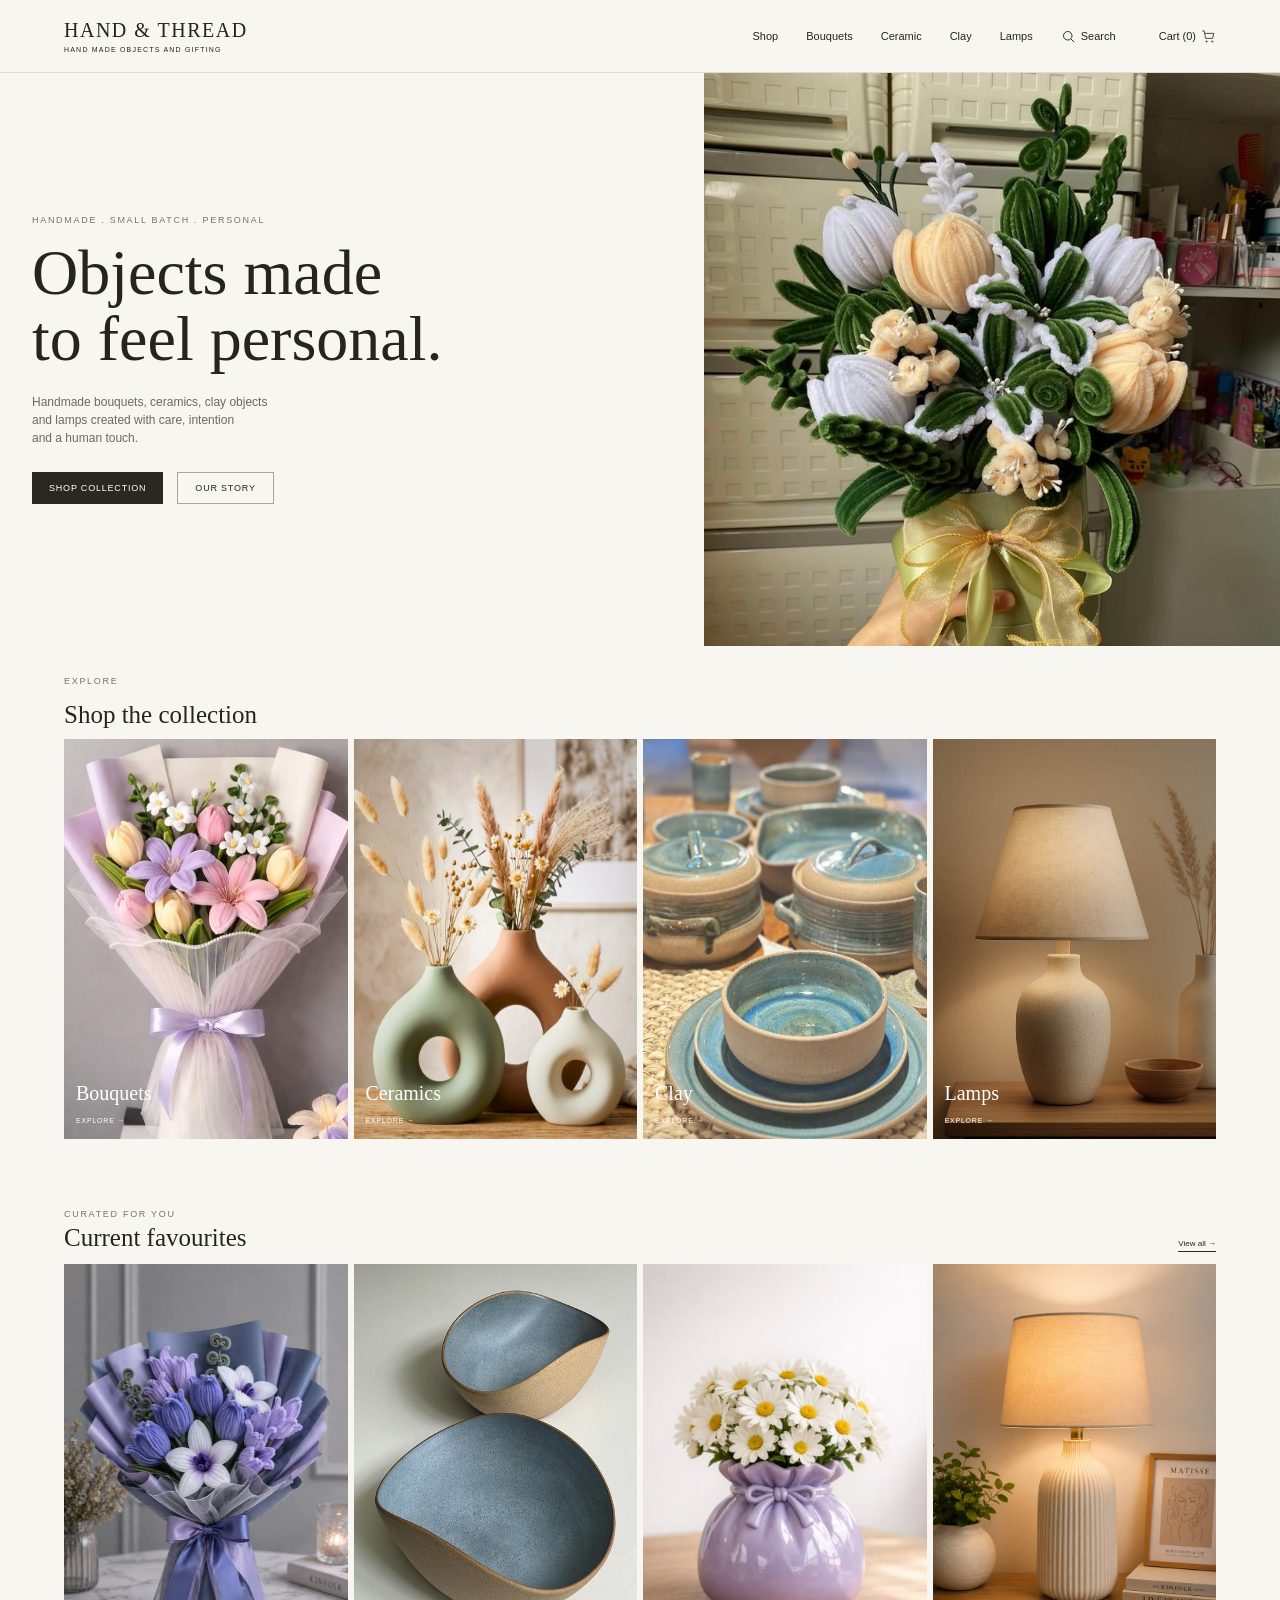
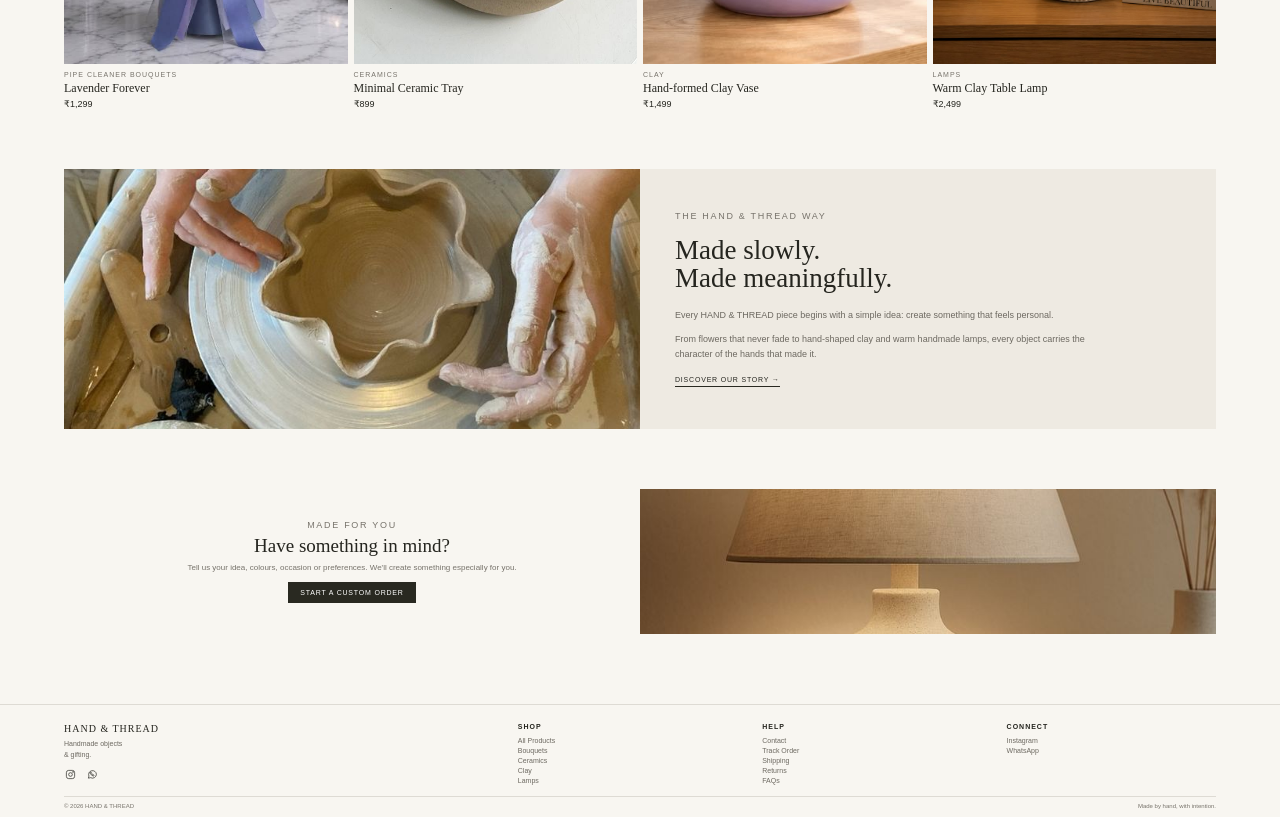
==== index.html @ b374d992 "Add files via upload 1st push" ====
<!DOCTYPE html>
<html lang="en">

<head>
    <meta charset="UTF-8">
    <meta name="viewport" content="width=device-width, initial-scale=1.0">

    <title>Hand & Thread</title>

    <link rel="stylesheet" href="style.css">
</head>

<body>

    <!-- ==================== HEADER ==================== -->

    <header>

        <div class="nav-div">

            <div class="logo">
                <h2>HAND & THREAD</h2>
                <h6>HAND MADE OBJECTS AND GIFTING</h6>
            </div>

            <nav class="navigation">

                <a href="#">Shop</a>
                <a href="#">Bouquets</a>
                <a href="#">Ceramic</a>
                <a href="#">Clay</a>
                <a href="#">Lamps</a>

                <div class="search-box">

                    <span class="search-icon">
                        <svg viewBox="0 0 24 24">
                            <circle cx="10.8" cy="10.8" r="6.8"></circle>
                            <line x1="16" y1="16" x2="21" y2="21"></line>
                        </svg>
                    </span>

                    <input type="text" placeholder="Search">

                </div>

                <a href="#" class="cart">
                    Cart (0)
                    <span class="cart-icon">
                        <svg viewBox="0 0 24 24">
                            <circle cx="9" cy="20" r="1"></circle>
                            <circle cx="18" cy="20" r="1"></circle>
                            <path d="M2 3h3l2.5 12h11l2-8H6"></path>
                        </svg>
                    </span>
                </a>

            </nav>

        </div>

    </header>


    <!-- ==================== MAIN ==================== -->

    <main>


        <!-- ==================== HERO ==================== -->

        <section class="hero">

            <div class="hero-content">

                <p class="small-text">
                    HANDMADE . SMALL BATCH . PERSONAL
                </p>

                <h1>
                    Objects made<br>
                    to feel personal.
                </h1>

                <p class="hero-description">
                    Handmade bouquets, ceramics, clay objects<br>
                    and lamps created with care, intention<br>
                    and a human touch.
                </p>

                <div class="hero-buttons">

                    <a href="#" class="primary-btn">
                        SHOP COLLECTION
                    </a>

                    <a href="#" class="secondary-btn">
                        OUR STORY
                    </a>

                </div>

            </div>


            <div class="hero-image">

                <img src="./assest/img11.jpeg" alt="Handmade flower bouquet">

            </div>

        </section>



        <!-- ==================== COLLECTION ==================== -->

        <section class="collection">

            <div class="section-heading">

                <p class="small-text">EXPLORE</p>

                <h2>Shop the collection</h2>

            </div>


            <div class="collection-grid">

                <article class="collection-card">

                    <img src="./assest/IMG2.jpeg" alt="Bouquets">

                    <div class="card-content">

                        <h3>Bouquets</h3>

                        <a href="#">EXPLORE →</a>

                    </div>

                </article>


                <article class="collection-card">

                    <img src="./assest/IM3.jpeg" alt="Ceramics">

                    <div class="card-content">

                        <h3>Ceramics</h3>

                        <a href="#">EXPLORE →</a>

                    </div>

                </article>


                <article class="collection-card">

                    <img src="./assest/IMG4.jpeg" alt="Clay">

                    <div class="card-content">

                        <h3>Clay</h3>

                        <a href="#">EXPLORE →</a>

                    </div>

                </article>


                <article class="collection-card">

                    <img src="./assest/IMG5.jpeg" alt="Lamps">

                    <div class="card-content">

                        <h3>Lamps</h3>

                        <a href="#">EXPLORE →</a>

                    </div>

                </article>

            </div>

        </section>



        <!-- ==================== CURRENT FAVOURITES ==================== -->

        <section class="products">

            <div class="products-heading">

                <div>

                    <p class="small-text">
                        CURATED FOR YOU
                    </p>

                    <h2>Current favourites</h2>

                </div>

                <a href="#">View all →</a>

            </div>


            <div class="product-grid">

                <article class="product-card">

                    <div class="product-image">
                        <img src="./assest/image6.jpeg" alt="Lavender Forever">
                    </div>

                    <p class="product-category">
                        PIPE CLEANER BOUQUETS
                    </p>

                    <h3>Lavender Forever</h3>

                    <p class="price">₹1,299</p>

                </article>


                <article class="product-card">

                    <div class="product-image">
                        <img src="./assest/image7.jpeg" alt="Minimal Ceramic Tray">
                    </div>

                    <p class="product-category">
                        CERAMICS
                    </p>

                    <h3>Minimal Ceramic Tray</h3>

                    <p class="price">₹899</p>

                </article>


                <article class="product-card">

                    <div class="product-image">
                        <img src="./assest/img8.jpeg" alt="Hand formed clay vase">
                    </div>

                    <p class="product-category">
                        CLAY
                    </p>

                    <h3>Hand-formed Clay Vase</h3>

                    <p class="price">₹1,499</p>

                </article>


                <article class="product-card">

                    <div class="product-image">
                        <img src="./assest/img9.jpeg" alt="Warm Clay Table Lamp">
                    </div>

                    <p class="product-category">
                        LAMPS
                    </p>

                    <h3>Warm Clay Table Lamp</h3>

                    <p class="price">₹2,499</p>

                </article>

            </div>

        </section>



        <!-- ==================== STORY ==================== -->

        <section class="story">

            <div class="story-image">

                <img src="./assest/img10.jpeg" alt="Handmade pottery">

            </div>


            <div class="story-content">

                <p class="small-text">
                    THE HAND & THREAD WAY
                </p>

                <h2>
                    Made slowly.<br>
                    Made meaningfully.
                </h2>

                <p>
                    Every HAND & THREAD piece begins with a simple idea:
                    create something that feels personal.
                </p>

                <p>
                    From flowers that never fade to hand-shaped clay
                    and warm handmade lamps, every object carries
                    the character of the hands that made it.
                </p>

                <a href="#" class="story-link">
                    DISCOVER OUR STORY →
                </a>

            </div>

        </section>



        <!-- ==================== CUSTOM ORDER ==================== -->

        <section class="custom-order">

            <div class="custom-content">

                <p class="small-text">
                    MADE FOR YOU
                </p>

                <h2>
                    Have something in mind?
                </h2>

                <p>
                    Tell us your idea, colours, occasion or preferences.
                    We'll create something especially for you.
                </p>

                <a href="#" class="primary-btn">
                    START A CUSTOM ORDER
                </a>

            </div>


            <div class="custom-image">

                <img src="./assest/IMG5.jpeg" alt="Custom handmade gift">

            </div>

        </section>


    </main>



    <!-- ==================== FOOTER ==================== -->

    <footer>

        <div class="footer-container">


            <!-- BRAND -->

            <div class="footer-brand">

                <h3>HAND & THREAD</h3>

                <p>
                    Handmade objects<br>
                    & gifting.
                </p>

                <div class="social-links">

                    <!-- INSTAGRAM -->

                    <a href="#" aria-label="Instagram">

                        <svg viewBox="0 0 24 24">

                            <rect x="3" y="3" width="18" height="18" rx="5"></rect>

                            <circle cx="12" cy="12" r="4"></circle>

                            <circle cx="17.5" cy="6.5" r="1"></circle>

                        </svg>

                    </a>


                    <!-- WHATSAPP -->

                    <a href="#" aria-label="WhatsApp">

                        <svg viewBox="0 0 24 24">

                            <path d="M20.5 11.5a8.5 8.5 0 0 1-12.6 7.4L3 20l1.2-4.6A8.5 8.5 0 1 1 20.5 11.5z"></path>

                            <path d="M8.5 7.8c.3-.4.6-.4.9-.1l1.1 1.4c.2.3.2.5 0 .8l-.5.6c.6 1.2 1.5 2.1 2.7 2.7l.6-.5c.3-.2.5-.2.8 0l1.4 1.1c.3.3.3.6-.1.9-.5.5-1.2.7-1.9.5-3.3-1-5.8-3.5-6.8-6.8-.2-.7 0-1.4.5-1.9z"></path>

                        </svg>

                    </a>

                </div>

            </div>



            <!-- SHOP -->

            <div class="footer-column">

                <h4>SHOP</h4>

                <a href="#">All Products</a>
                <a href="#">Bouquets</a>
                <a href="#">Ceramics</a>
                <a href="#">Clay</a>
                <a href="#">Lamps</a>

            </div>



            <!-- HELP -->

            <div class="footer-column">

                <h4>HELP</h4>

                <a href="#">Contact</a>
                <a href="#">Track Order</a>
                <a href="#">Shipping</a>
                <a href="#">Returns</a>
                <a href="#">FAQs</a>

            </div>



            <!-- CONNECT -->

            <div class="footer-column">

                <h4>CONNECT</h4>

                <a href="#">Instagram</a>
                <a href="#">WhatsApp</a>

            </div>

        </div>


        <!-- FOOTER BOTTOM -->

        <div class="footer-bottom">

            <p>© 2026 HAND & THREAD</p>

            <p>Made by hand, with intention.</p>

        </div>

    </footer>


</body>

</html>
---- style.css ----
/* =====================================================
   RESET
===================================================== */

* {
    margin: 0;
    padding: 0;
    box-sizing: border-box;
}

html {
    scroll-behavior: smooth;
}

body {
    font-family: Arial, Helvetica, sans-serif;
    background: #f8f6f1;
    color: #25251f;
    overflow-x: hidden;
}

a {
    text-decoration: none;
    color: inherit;
}

img {
    display: block;
    width: 100%;
}


/* =====================================================
   HEADER
===================================================== */

header {
    width: 100%;
    border-bottom: 1px solid #dedbd4;
    background: #f8f6f1;
}

.nav-div {
    width: 90%;
    max-width: 1400px;
    min-height: 72px;
    margin: auto;

    display: flex;
    align-items: center;
    justify-content: space-between;
}

.logo h2 {
    font-family: Georgia, serif;
    font-size: 20px;
    font-weight: 400;
    letter-spacing: 1.5px;
}

.logo h6 {
    margin-top: 4px;
    font-size: 7px;
    font-weight: 400;
    letter-spacing: 1.2px;
}

.navigation {
    display: flex;
    align-items: center;
    gap: 28px;
}

.navigation > a {
    font-size: 11px;
    white-space: nowrap;
}

.navigation > a:hover {
    opacity: 0.6;
}


/* =====================================================
   SEARCH
===================================================== */

.search-box {
    display: flex;
    align-items: center;
    gap: 5px;
}

.search-icon {
    width: 15px;
    height: 15px;
    display: flex;
}

.search-icon svg {
    width: 100%;
    height: 100%;
    fill: none;
    stroke: #25251f;
    stroke-width: 1.5;
}

.search-box input {
    width: 50px;
    border: none;
    outline: none;
    background: transparent;

    font-family: Arial, Helvetica, sans-serif;
    font-size: 11px;
}

.search-box input::placeholder {
    color: #25251f;
}


/* =====================================================
   CART
===================================================== */

.cart {
    display: flex;
    align-items: center;
    gap: 5px;
}

.cart-icon {
    width: 15px;
    height: 15px;
    display: flex;
}

.cart-icon svg {
    width: 100%;
    height: 100%;
    fill: none;
    stroke: #25251f;
    stroke-width: 1.3;
}


/* =====================================================
   HERO
===================================================== */

.hero {
    display: grid;
    grid-template-columns: 1fr 1fr;
    width: 100%;
    margin: 0;
    padding: 0;
}

.hero-content {
    display: flex;
    flex-direction: column;
    justify-content: center;

    padding-left: 5%;
}

.small-text {
    font-size: 9px;
    letter-spacing: 1.7px;
    color: #77736b;
    margin-bottom: 15px;
}

.hero h1 {
    font-family: Georgia, serif;
    font-weight: 400;

    font-size: clamp(48px, 5vw, 76px);
    line-height: 1.02;

    margin-bottom: 22px;
}

.hero-description {
    color: #6d6961;
    font-size: 12px;
    line-height: 1.5;

    margin-bottom: 25px;
}

.hero-buttons {
    display: flex;
    align-items: center;
    gap: 14px;
}

.primary-btn {
    display: inline-block;

    background: #292921;
    color: #fff;

    padding: 11px 17px;

    font-size: 9px;
    letter-spacing: 0.8px;
}

.secondary-btn {
    display: inline-block;

    border: 1px solid #aaa69e;

    padding: 10px 17px;

    font-size: 9px;
    letter-spacing: 0.8px;
}

.hero-image {
    display: flex;
    justify-content: flex-end;
    align-items: flex-start;
    width: 100%;
    height: 573px;
    overflow: hidden;
}

.hero-image img {
    width: 90%;
    height: 100%;
    object-fit: fill;
    display: block;
}


/* =====================================================
   COLLECTION
===================================================== */

.collection {
    width: 90%;
    max-width: 1400px;
    margin: 30px auto 70px;
}

.section-heading {
    margin-bottom: 10px;
}

.section-heading h2,
.products-heading h2 {
    font-family: Georgia, serif;
    font-size: 25px;
    font-weight: 400;
}

.collection-grid {
    display: grid;
    grid-template-columns: repeat(4, 1fr);
    gap: 6px;
}

.collection-card {
    position: relative;
    overflow: hidden;
}

.collection-card img {
    height: 400px;
    object-fit: fill;

    transition: transform 0.4s ease;
}

.collection-card:hover img {
    transform: scale(1.03);
}

.card-content {
    position: absolute;
    left: 12px;
    bottom: 12px;

    color: white;
}

.card-content h3 {
    font-family: Georgia, serif;
    font-size: 20px;
    font-weight: 400;
    margin-bottom: 4px;
}

.card-content a {
    font-size: 7px;
    letter-spacing: 0.8px;
}


/* =====================================================
   PRODUCTS
===================================================== */

.products {
    width: 90%;
    max-width: 1400px;
    margin: 0 auto 45px;
}

.products-heading {
    display: flex;
    align-items: end;
    justify-content: space-between;

    margin-bottom: 12px;
}

.products-heading .small-text {
    margin-bottom: 5px;
}

.products-heading > a {
    font-size: 8px;
    padding-bottom: 3px;
    border-bottom: 1px solid #292921;
}

.product-grid {
    display: grid;
    grid-template-columns: repeat(4, 1fr);
    gap: 6px;
}

.product-image {
    height: 400px;
    overflow: hidden;
}

.product-image img {
    height: 100%;
    object-fit: fill;

    transition: transform 0.4s ease;
}

.product-card:hover img {
    transform: scale(1.03);
}

.product-category {
    font-size: 7px;
    letter-spacing: 1px;

    color: #77736b;

    margin-top: 7px;
    margin-bottom: 3px;
}

.product-card h3 {
    font-family: Georgia, serif;
    font-size: 12px;
    font-weight: 400;

    margin-bottom: 3px;
}

.price {
    font-size: 9px;
}


/* =====================================================
   STORY
===================================================== */

.story {
    width: 90%;
    max-width: 1400px;

    margin: 60px auto;

    display: grid;
    grid-template-columns: 1fr 1fr;
}

.story-image {
    height: 260px;
}

.story-image img {
    height: 100%;
    object-fit: cover;
}

.story-content {
    background: #eeeae2;

    padding: 35px;

    display: flex;
    flex-direction: column;
    justify-content: center;
}

.story-content h2 {
    font-family: Georgia, serif;
    font-size: 27px;
    font-weight: 400;

    line-height: 1.05;

    margin-bottom: 15px;
}

.story-content > p:not(.small-text) {
    max-width: 430px;

    color: #6d6961;

    font-size: 9px;
    line-height: 1.6;

    margin-bottom: 10px;
}

.story-link {
    display: inline-block;

    width: fit-content;

    margin-top: 5px;

    font-size: 7px;
    letter-spacing: 0.8px;

    border-bottom: 1px solid #292921;
    padding-bottom: 3px;
}


/* =====================================================
   CUSTOM ORDER
===================================================== */

.custom-order {
    width: 90%;
    max-width: 1400px;

    margin: 0 auto 70px;

    display: grid;
    grid-template-columns: 1fr 1fr;

    min-height: 145px;
}

.custom-content {
    background: #f8f6f1;

    display: flex;
    flex-direction: column;
    justify-content: center;
    align-items: center;

    text-align: center;

    padding: 25px;
}

.custom-content .small-text {
    margin-bottom: 5px;
}

.custom-content h2 {
    font-family: Georgia, serif;
    font-size: 19px;
    font-weight: 400;

    margin-bottom: 5px;
}

.custom-content p:not(.small-text) {
    color: #77736b;

    font-size: 8px;
    line-height: 1.4;

    max-width: 360px;

    margin-bottom: 8px;
}

.custom-content .primary-btn {
    padding: 7px 12px;
    font-size: 7px;
}

.custom-image {
    height: 145px;
}

.custom-image img {
    height: 100%;
    object-fit: cover;
}


/* =====================================================
   FOOTER
===================================================== */

footer {
    background: #f8f6f1;

    border-top: 1px solid #dedbd4;

    padding: 18px 5% 8px;
}

.footer-container {
    max-width: 1400px;
    margin: auto;

    display: grid;
    grid-template-columns: 2fr 1fr 1fr 1fr;

    gap: 35px;
}

.footer-brand h3 {
    font-family: Georgia, serif;

    font-size: 10px;
    font-weight: 400;

    letter-spacing: 1px;

    margin-bottom: 5px;
}

.footer-brand p {
    color: #6d6961;

    font-size: 7px;
    line-height: 1.5;
}


/* =====================================================
   SOCIAL ICONS
===================================================== */

.social-links {
    display: flex;
    align-items: center;
    gap: 9px;

    margin-top: 8px;
}

.social-links a {
    width: 13px;
    height: 13px;

    display: flex;
    align-items: center;
    justify-content: center;
}

.social-links svg {
    width: 11px;
    height: 11px;

    fill: none;
    stroke: #25251f;

    stroke-width: 1.5;
}

.social-links a:hover {
    opacity: 0.5;
}


/* =====================================================
   FOOTER COLUMNS
===================================================== */

.footer-column {
    display: flex;
    flex-direction: column;

    gap: 3px;
}

.footer-column h4 {
    font-size: 7px;
    letter-spacing: 1px;

    margin-bottom: 4px;
}

.footer-column a {
    color: #6d6961;

    font-size: 7px;
}

.footer-column a:hover {
    color: #25251f;
}


/* =====================================================
   FOOTER BOTTOM
===================================================== */

.footer-bottom {
    max-width: 1400px;

    margin: 12px auto 0;

    padding-top: 6px;

    border-top: 1px solid #dedbd4;

    display: flex;
    justify-content: space-between;

    color: #77736b;

    font-size: 6px;
}


/* =====================================================
   TABLET
===================================================== */

@media (max-width: 1000px) {

    .nav-div {
        width: 92%;
    }

    .navigation {
        gap: 16px;
    }

    .hero {
        width: 92%;
    }

    .hero h1 {
        font-size: 48px;
    }

    .hero-image {
        min-height: 450px;
    }

    .collection,
    .products,
    .story,
    .custom-order {
        width: 92%;
    }

}


/* =====================================================
   TABLET / SMALL LAPTOP
===================================================== */

@media (max-width: 800px) {

    .nav-div {
        min-height: 85px;

        flex-direction: column;
        justify-content: center;

        gap: 15px;
    }

    .navigation {
        width: 100%;

        justify-content: center;

        gap: 14px;
        flex-wrap: wrap;
    }

    .hero {
        grid-template-columns: 1fr;
    }

    .hero-content {
        padding: 55px 0;
    }

    .hero-image {
        height: 450px;
        min-height: 0;
    }

    .collection-grid,
    .product-grid {
        grid-template-columns: repeat(2, 1fr);
        gap: 10px;
    }

    .collection-card img,
    .product-image {
        height: 250px;
    }

    .story {
        grid-template-columns: 1fr;
    }

    .story-image {
        height: 350px;
    }

    .custom-order {
        grid-template-columns: 1fr;
    }

    .custom-image {
        height: 300px;
    }

    .footer-container {
        grid-template-columns: 2fr 1fr 1fr;
    }

}


/* =====================================================
   MOBILE
===================================================== */

@media (max-width: 600px) {

    header {
        padding: 15px 0;
    }

    .nav-div {
        width: 90%;
    }

    .logo {
        text-align: center;
    }

    .logo h2 {
        font-size: 18px;
    }

    .navigation {
        gap: 12px;
    }

    .navigation > a {
        font-size: 9px;
    }

    .search-box {
        order: 10;

        border-bottom: 1px solid #aaa69e;

        padding-bottom: 3px;
    }

    .search-box input {
        width: 65px;
    }

    .hero {
        width: 90%;
    }

    .hero-content {
        padding: 45px 0;
    }

    .hero h1 {
        font-size: 42px;
    }

    .hero-description {
        font-size: 10px;
    }

    .hero-buttons {
        gap: 8px;
    }

    .primary-btn,
    .secondary-btn {
        padding: 10px 13px;
    }

    .hero-image {
        height: 350px;
    }

    .collection,
    .products,
    .story,
    .custom-order {
        width: 90%;
    }

    .section-heading h2,
    .products-heading h2 {
        font-size: 24px;
    }

    .collection-grid,
    .product-grid {
        grid-template-columns: 1fr 1fr;
        gap: 6px;
    }

    .collection-card img,
    .product-image {
        height: 180px;
    }

    .card-content {
        left: 8px;
        bottom: 8px;
    }

    .card-content h3 {
        font-size: 17px;
    }

    .story-image {
        height: 280px;
    }

    .story-content {
        padding: 30px 20px;
    }

    .story-content h2 {
        font-size: 30px;
    }

    .custom-content {
        padding: 35px 20px;
    }

    .custom-image {
        height: 250px;
    }

    .footer-container {
        grid-template-columns: 1fr 1fr;
        gap: 25px 20px;
    }

    .footer-brand {
        grid-column: 1 / -1;
    }

    .footer-bottom {
        flex-direction: column;
        gap: 5px;
    }

}


/* =====================================================
   VERY SMALL MOBILE
===================================================== */

@media (max-width: 380px) {

    .navigation {
        gap: 8px;
    }

    .navigation > a {
        font-size: 8px;
    }

    .search-box {
        display: none;
    }

    .hero h1 {
        font-size: 36px;
    }

    .hero-image {
        height: 300px;
    }

    .collection-card img,
    .product-image {
        height: 155px;
    }

    .card-content h3 {
        font-size: 15px;
    }

    .footer-container {
        grid-template-columns: 1fr 1fr;
    }

}
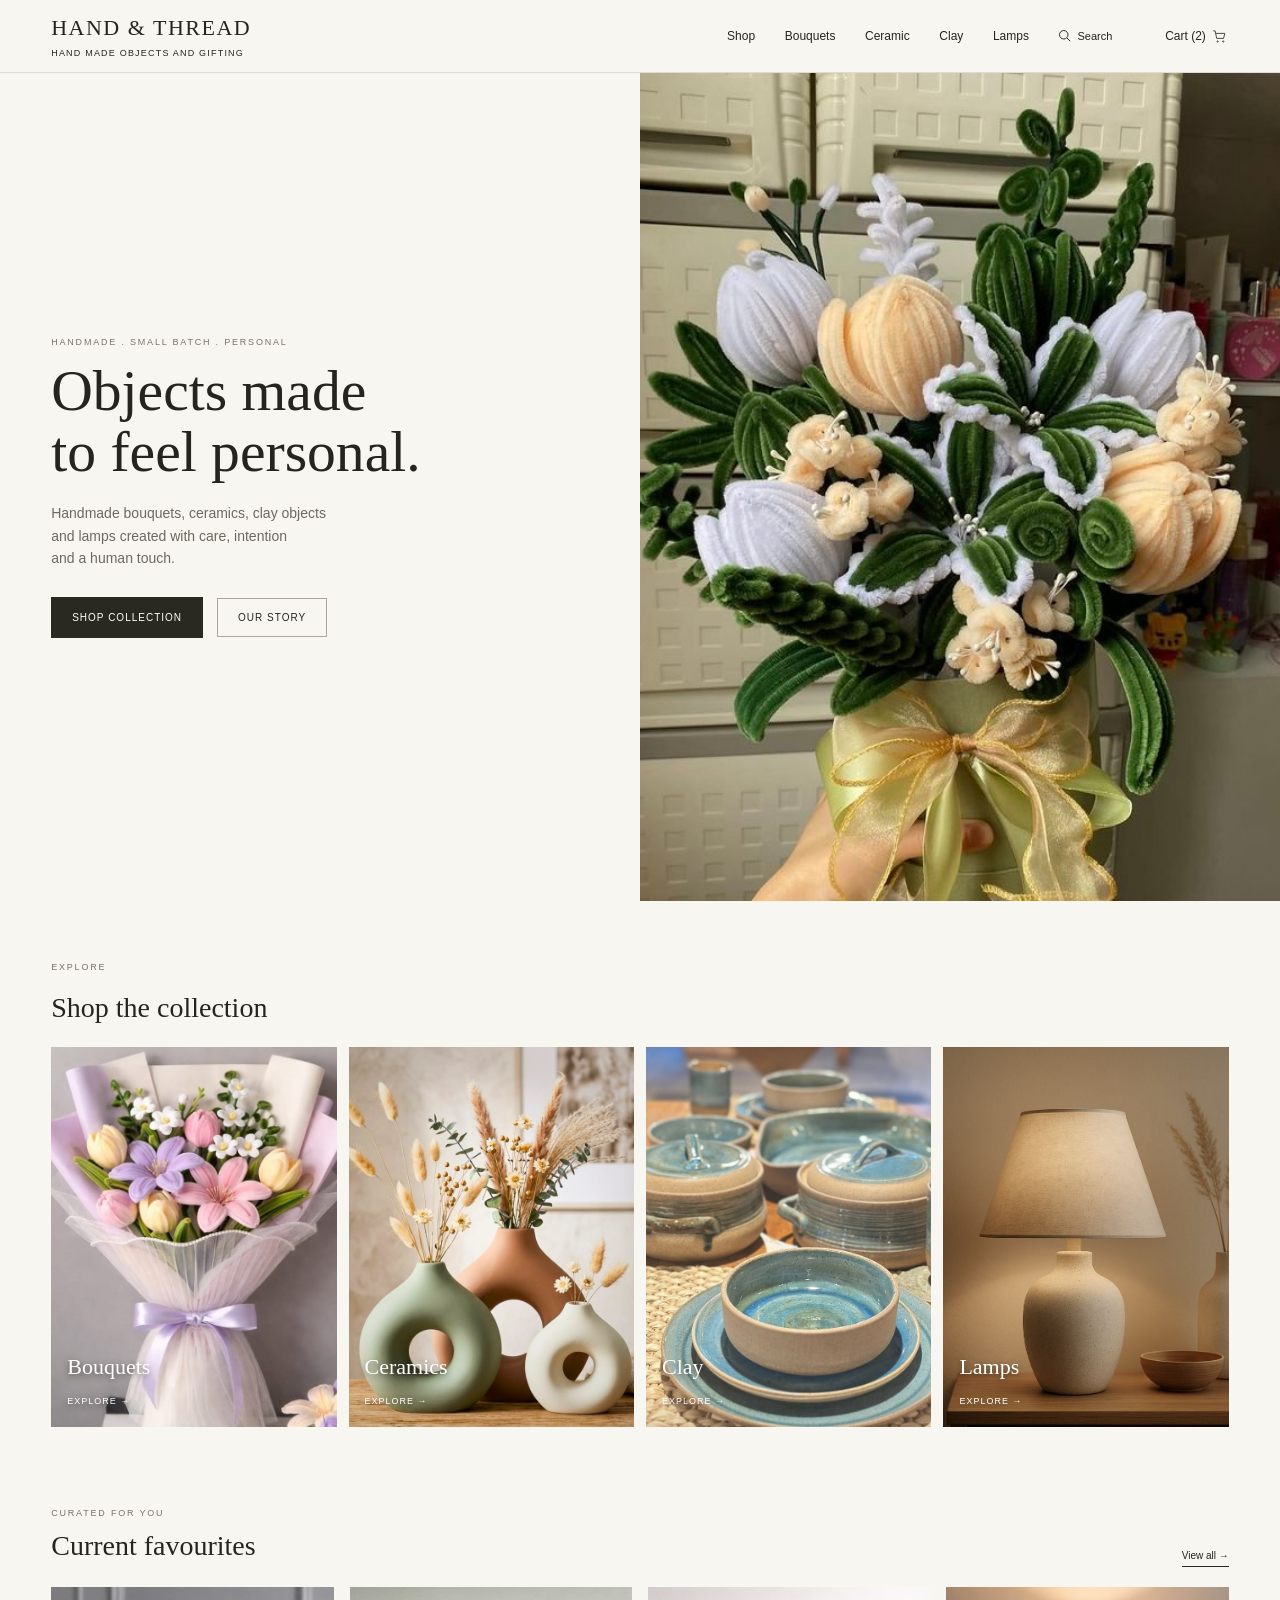
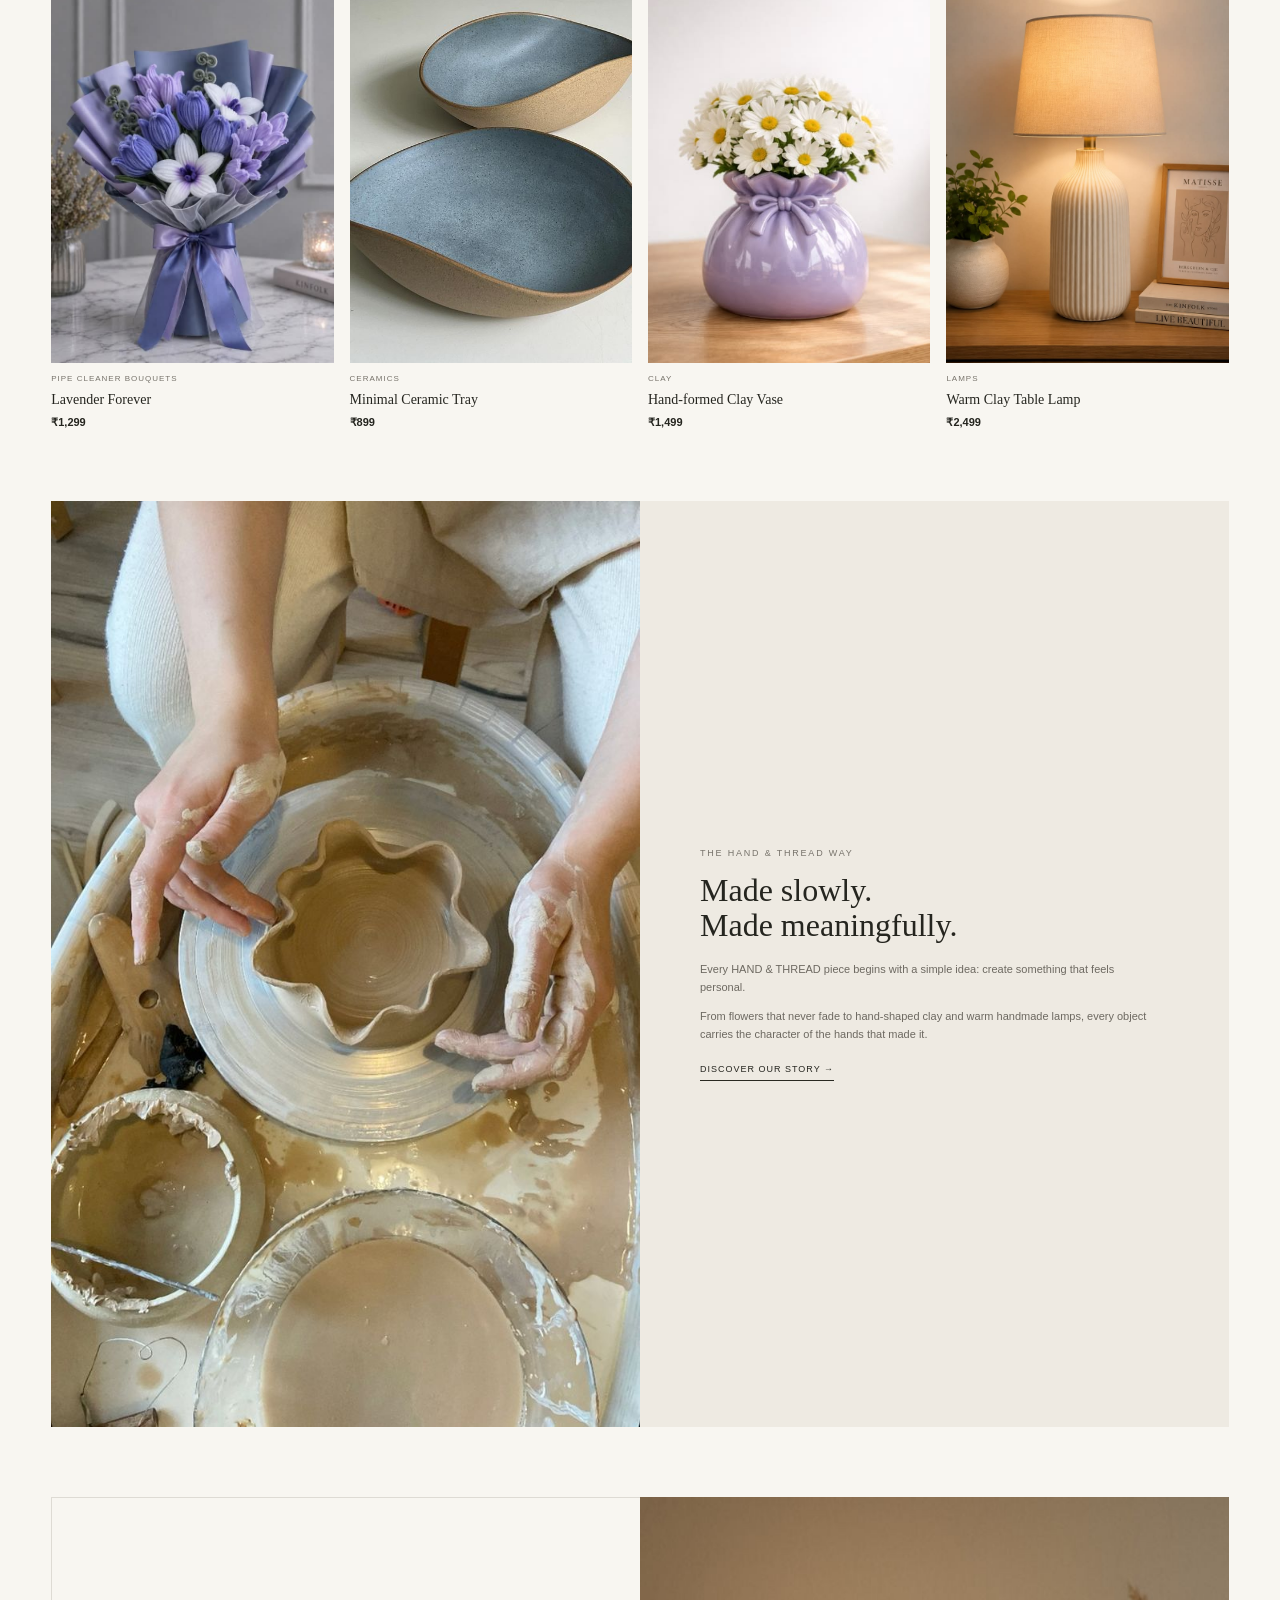
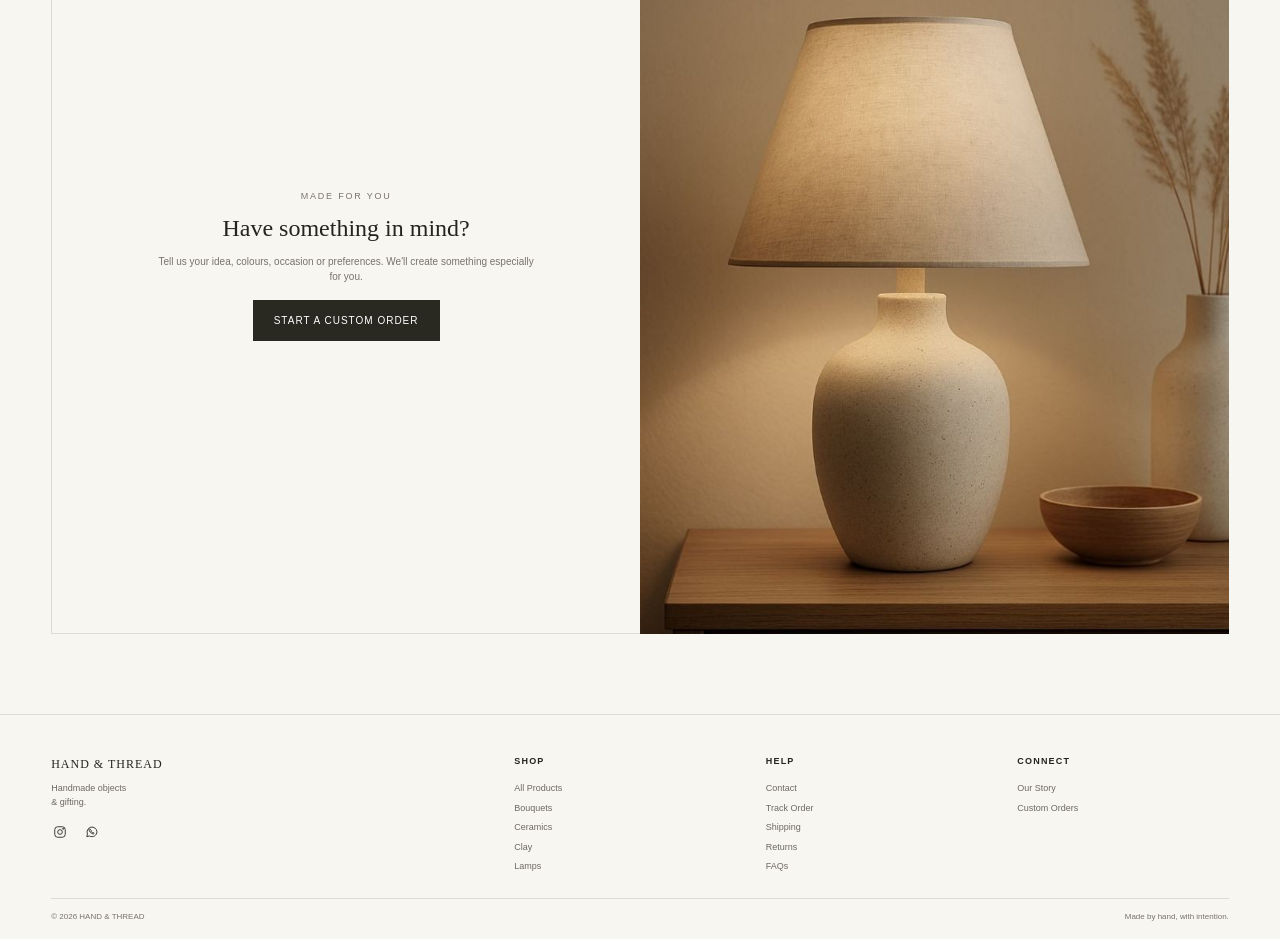
==== commit f2fc8758: "Update index.html" ====
--- a/index.html
+++ b/index.html
@@ -19,17 +19,19 @@
         <div class="nav-div">
 
             <div class="logo">
-                <h2>HAND & THREAD</h2>
-                <h6>HAND MADE OBJECTS AND GIFTING</h6>
+                <a href="index.html" class="logo-link">
+                    <h2>HAND & THREAD</h2>
+                    <h6>HAND MADE OBJECTS AND GIFTING</h6>
+                </a>
             </div>
 
             <nav class="navigation">
 
-                <a href="#">Shop</a>
-                <a href="#">Bouquets</a>
-                <a href="#">Ceramic</a>
-                <a href="#">Clay</a>
-                <a href="#">Lamps</a>
+                <a href="index.html">Shop</a>
+                <a href="#collection">Bouquets</a>
+                <a href="#collection">Ceramic</a>
+                <a href="#collection">Clay</a>
+                <a href="#collection">Lamps</a>
 
                 <div class="search-box">
 
@@ -44,8 +46,8 @@
 
                 </div>
 
-                <a href="#" class="cart">
-                    Cart (0)
+                <a href="cart.html" class="cart">
+                    Cart (2)
                     <span class="cart-icon">
                         <svg viewBox="0 0 24 24">
                             <circle cx="9" cy="20" r="1"></circle>
@@ -90,11 +92,11 @@
 
                 <div class="hero-buttons">
 
-                    <a href="#" class="primary-btn">
+                    <a href="shop.html" class="primary-btn">
                         SHOP COLLECTION
                     </a>
 
-                    <a href="#" class="secondary-btn">
+                    <a href="story.html" class="secondary-btn">
                         OUR STORY
                     </a>
 
@@ -322,7 +324,7 @@
                     the character of the hands that made it.
                 </p>
 
-                <a href="#" class="story-link">
+                <a href="story.html" class="story-link">
                     DISCOVER OUR STORY →
                 </a>
 
@@ -351,7 +353,7 @@
                     We'll create something especially for you.
                 </p>
 
-                <a href="#" class="primary-btn">
+                <a href="custom-order.html" class="primary-btn">
                     START A CUSTOM ORDER
                 </a>
 
@@ -434,11 +436,11 @@
 
                 <h4>SHOP</h4>
 
-                <a href="#">All Products</a>
-                <a href="#">Bouquets</a>
-                <a href="#">Ceramics</a>
-                <a href="#">Clay</a>
-                <a href="#">Lamps</a>
+                <a href="shop.html">All Products</a>
+                <a href="shop.html?category=bouquets">Bouquets</a>
+                <a href="shop.html?category=ceramics">Ceramics</a>
+                <a href="shop.html?category=clay">Clay</a>
+                <a href="shop.html?category=lamps">Lamps</a>
 
             </div>
 
@@ -450,11 +452,11 @@
 
                 <h4>HELP</h4>
 
-                <a href="#">Contact</a>
-                <a href="#">Track Order</a>
-                <a href="#">Shipping</a>
-                <a href="#">Returns</a>
-                <a href="#">FAQs</a>
+                <a href="contact.html">Contact</a>
+                <a href="contact.html#track">Track Order</a>
+                <a href="contact.html#shipping">Shipping</a>
+                <a href="contact.html#returns">Returns</a>
+                <a href="contact.html#faqs">FAQs</a>
 
             </div>
 
@@ -466,8 +468,8 @@
 
                 <h4>CONNECT</h4>
 
-                <a href="#">Instagram</a>
-                <a href="#">WhatsApp</a>
+                <a href="story.html">Our Story</a>
+                <a href="custom-order.html">Custom Orders</a>
 
             </div>
 
@@ -489,4 +491,4 @@
 
 </body>
 
-</html>+</html>
--- a/style.css
+++ b/style.css
@@ -1,8 +1,15 @@
 /* =====================================================
-   RESET
+   HAND & THREAD - UNIFIED RESPONSIVE DESIGN SYSTEM
+   Optimized for 4K Monitors, Laptops, Tablets & Mobile
 ===================================================== */
 
-* {
+/* =====================================================
+   RESET & BASE STYLES
+===================================================== */
+
+*,
+*::before,
+*::after {
     margin: 0;
     padding: 0;
     box-sizing: border-box;
@@ -10,6 +17,8 @@
 
 html {
     scroll-behavior: smooth;
+    font-size: 16px;
+    -webkit-text-size-adjust: 100%;
 }
 
 body {
@@ -17,84 +26,124 @@
     background: #f8f6f1;
     color: #25251f;
     overflow-x: hidden;
+    width: 100%;
+    max-width: 100vw;
+    line-height: 1.5;
 }
 
 a {
     text-decoration: none;
     color: inherit;
-}
-
-img {
+    transition: opacity 0.2s ease, color 0.2s ease;
+    display: inline-block;
+}
+
+img,
+video,
+svg {
     display: block;
     width: 100%;
+    max-width: 100%;
+    height: auto;
+}
+
+button,
+input,
+select,
+textarea {
+    font-family: inherit;
+    font-size: inherit;
+    color: inherit;
 }
 
 
 /* =====================================================
-   HEADER
+   HEADER & NAVIGATION
 ===================================================== */
 
 header {
     width: 100%;
     border-bottom: 1px solid #dedbd4;
     background: #f8f6f1;
+    position: sticky;
+    top: 0;
+    z-index: 1000;
 }
 
 .nav-div {
-    width: 90%;
-    max-width: 1400px;
+    width: min(92%, 1400px);
     min-height: 72px;
     margin: auto;
-
     display: flex;
     align-items: center;
     justify-content: space-between;
+    gap: 20px;
+    padding: 10px 0;
+}
+
+.logo-link {
+    text-decoration: none;
+    color: inherit;
+    display: block;
 }
 
 .logo h2 {
     font-family: Georgia, serif;
-    font-size: 20px;
+    font-size: clamp(18px, 2.2vw, 22px);
     font-weight: 400;
     letter-spacing: 1.5px;
+    white-space: nowrap;
 }
 
 .logo h6 {
-    margin-top: 4px;
-    font-size: 7px;
+    margin-top: 3px;
+    font-size: clamp(7px, 1vw, 9px);
     font-weight: 400;
     letter-spacing: 1.2px;
+    white-space: nowrap;
 }
 
 .navigation {
     display: flex;
     align-items: center;
-    gap: 28px;
+    gap: clamp(12px, 2vw, 28px);
+    flex-wrap: wrap;
 }
 
 .navigation > a {
-    font-size: 11px;
+    font-size: clamp(10px, 1.1vw, 12px);
     white-space: nowrap;
+    padding: 4px 2px;
 }
 
 .navigation > a:hover {
     opacity: 0.6;
 }
 
+.active-nav,
+.active-cart {
+    border-bottom: 1.5px solid #25251f;
+    padding-bottom: 2px;
+}
+
 
 /* =====================================================
-   SEARCH
+   SEARCH & CART
 ===================================================== */
 
 .search-box {
     display: flex;
     align-items: center;
-    gap: 5px;
+    gap: 6px;
+    border-bottom: 1px solid transparent;
+    transition: border-color 0.2s ease;
 }
 
 .search-icon {
     width: 15px;
     height: 15px;
     display: flex;
+    flex-shrink: 0;
 }
 
 .search-icon svg {
@@ -106,34 +155,36 @@
 }
 
 .search-box input {
-    width: 50px;
+    width: 60px;
     border: none;
     outline: none;
     background: transparent;
-
-    font-family: Arial, Helvetica, sans-serif;
     font-size: 11px;
+    transition: width 0.3s ease;
+}
+
+.search-box input:focus {
+    width: 100px;
+    border-bottom: 1px solid #25251f;
 }
 
 .search-box input::placeholder {
     color: #25251f;
 }
 
-
-/* =====================================================
-   CART
-===================================================== */
-
 .cart {
     display: flex;
     align-items: center;
-    gap: 5px;
+    gap: 6px;
+    font-size: 11px;
+    white-space: nowrap;
 }
 
 .cart-icon {
     width: 15px;
     height: 15px;
     display: flex;
+    flex-shrink: 0;
 }
 
 .cart-icon svg {
@@ -146,13 +197,67 @@
 
 
 /* =====================================================
-   HERO
+   BUTTONS & TYPOGRAPHY UTILITIES
+===================================================== */
+
+.primary-btn {
+    display: inline-block;
+    background: #292921;
+    color: #fff;
+    padding: 12px 20px;
+    font-size: 10px;
+    letter-spacing: 1px;
+    border: 1px solid #292921;
+    cursor: pointer;
+    text-align: center;
+    text-transform: uppercase;
+    transition: background 0.3s ease, color 0.3s ease, border-color 0.3s ease;
+}
+
+.primary-btn:hover {
+    background: #111;
+    border-color: #111;
+}
+
+.secondary-btn {
+    display: inline-block;
+    border: 1px solid #aaa69e;
+    background: transparent;
+    color: #25251f;
+    padding: 11px 20px;
+    font-size: 10px;
+    letter-spacing: 1px;
+    cursor: pointer;
+    text-align: center;
+    text-transform: uppercase;
+    transition: background 0.3s ease, color 0.3s ease, border-color 0.3s ease;
+}
+
+.secondary-btn:hover {
+    background: #292921;
+    color: #fff;
+    border-color: #292921;
+}
+
+.small-text {
+    font-size: 9px;
+    letter-spacing: 1.8px;
+    color: #77736b;
+    text-transform: uppercase;
+    margin-bottom: 12px;
+}
+
+
+/* =====================================================
+   HERO SECTION
 ===================================================== */
 
 .hero {
     display: grid;
     grid-template-columns: 1fr 1fr;
     width: 100%;
+    min-height: calc(100vh - 72px);
+    max-height: 720px;
     margin: 0;
     padding: 0;
 }
@@ -161,246 +266,215 @@
     display: flex;
     flex-direction: column;
     justify-content: center;
-
-    padding-left: 5%;
-}
-
-.small-text {
-    font-size: 9px;
-    letter-spacing: 1.7px;
-    color: #77736b;
-    margin-bottom: 15px;
+    padding: 60px 8%;
 }
 
 .hero h1 {
     font-family: Georgia, serif;
     font-weight: 400;
-
-    font-size: clamp(48px, 5vw, 76px);
-    line-height: 1.02;
-
-    margin-bottom: 22px;
+    font-size: clamp(34px, 4.5vw, 68px);
+    line-height: 1.05;
+    margin-bottom: 20px;
 }
 
 .hero-description {
     color: #6d6961;
-    font-size: 12px;
-    line-height: 1.5;
-
-    margin-bottom: 25px;
+    font-size: clamp(11px, 1.2vw, 14px);
+    line-height: 1.6;
+    margin-bottom: 28px;
+    max-width: 440px;
 }
 
 .hero-buttons {
     display: flex;
     align-items: center;
     gap: 14px;
-}
-
-.primary-btn {
-    display: inline-block;
-
-    background: #292921;
-    color: #fff;
-
-    padding: 11px 17px;
-
-    font-size: 9px;
-    letter-spacing: 0.8px;
-}
-
-.secondary-btn {
-    display: inline-block;
-
-    border: 1px solid #aaa69e;
-
-    padding: 10px 17px;
-
-    font-size: 9px;
-    letter-spacing: 0.8px;
+    flex-wrap: wrap;
 }
 
 .hero-image {
-    display: flex;
-    justify-content: flex-end;
-    align-items: flex-start;
-    width: 100%;
-    height: 573px;
+    width: 100%;
+    height: 100%;
     overflow: hidden;
+    background: #eeeae2;
 }
 
 .hero-image img {
-    width: 90%;
+    width: 100%;
     height: 100%;
-    object-fit: fill;
-    display: block;
+    object-fit: cover;
 }
 
 
 /* =====================================================
-   COLLECTION
+   COLLECTION SECTION
 ===================================================== */
 
 .collection {
-    width: 90%;
-    max-width: 1400px;
-    margin: 30px auto 70px;
+    width: min(92%, 1400px);
+    margin: 60px auto 80px;
 }
 
 .section-heading {
-    margin-bottom: 10px;
+    margin-bottom: 18px;
 }
 
 .section-heading h2,
 .products-heading h2 {
     font-family: Georgia, serif;
-    font-size: 25px;
+    font-size: clamp(22px, 3vw, 28px);
     font-weight: 400;
 }
 
 .collection-grid {
     display: grid;
     grid-template-columns: repeat(4, 1fr);
-    gap: 6px;
+    gap: 12px;
 }
 
 .collection-card {
     position: relative;
     overflow: hidden;
+    background: #eeeae2;
+    aspect-ratio: 3 / 4;
 }
 
 .collection-card img {
-    height: 400px;
-    object-fit: fill;
-
+    width: 100%;
+    height: 100%;
+    object-fit: cover;
     transition: transform 0.4s ease;
 }
 
 .collection-card:hover img {
-    transform: scale(1.03);
+    transform: scale(1.04);
 }
 
 .card-content {
     position: absolute;
-    left: 12px;
-    bottom: 12px;
-
+    left: 16px;
+    bottom: 16px;
     color: white;
+    text-shadow: 0 2px 6px rgba(0, 0, 0, 0.5);
 }
 
 .card-content h3 {
     font-family: Georgia, serif;
-    font-size: 20px;
+    font-size: clamp(18px, 2vw, 22px);
     font-weight: 400;
     margin-bottom: 4px;
 }
 
 .card-content a {
-    font-size: 7px;
-    letter-spacing: 0.8px;
+    font-size: 9px;
+    letter-spacing: 1px;
 }
 
 
 /* =====================================================
-   PRODUCTS
+   PRODUCTS SECTION
 ===================================================== */
 
 .products {
-    width: 90%;
-    max-width: 1400px;
-    margin: 0 auto 45px;
+    width: min(92%, 1400px);
+    margin: 0 auto 70px;
 }
 
 .products-heading {
     display: flex;
-    align-items: end;
+    align-items: flex-end;
     justify-content: space-between;
-
-    margin-bottom: 12px;
+    margin-bottom: 20px;
+    gap: 15px;
 }
 
 .products-heading .small-text {
-    margin-bottom: 5px;
+    margin-bottom: 4px;
 }
 
 .products-heading > a {
-    font-size: 8px;
+    font-size: 10px;
     padding-bottom: 3px;
     border-bottom: 1px solid #292921;
+    white-space: nowrap;
 }
 
 .product-grid {
     display: grid;
     grid-template-columns: repeat(4, 1fr);
-    gap: 6px;
+    gap: 16px;
+}
+
+.product-card {
+    display: flex;
+    flex-direction: column;
 }
 
 .product-image {
-    height: 400px;
+    aspect-ratio: 3 / 4;
     overflow: hidden;
+    background: #eeeae2;
 }
 
 .product-image img {
+    width: 100%;
     height: 100%;
-    object-fit: fill;
-
+    object-fit: cover;
     transition: transform 0.4s ease;
 }
 
 .product-card:hover img {
-    transform: scale(1.03);
+    transform: scale(1.04);
 }
 
 .product-category {
-    font-size: 7px;
+    font-size: 8px;
     letter-spacing: 1px;
-
     color: #77736b;
-
-    margin-top: 7px;
-    margin-bottom: 3px;
+    margin-top: 10px;
+    margin-bottom: 4px;
+    text-transform: uppercase;
 }
 
 .product-card h3 {
     font-family: Georgia, serif;
-    font-size: 12px;
-    font-weight: 400;
-
-    margin-bottom: 3px;
+    font-size: 14px;
+    font-weight: 400;
+    margin-bottom: 4px;
 }
 
 .price {
-    font-size: 9px;
+    font-size: 11px;
+    font-weight: 600;
 }
 
 
 /* =====================================================
-   STORY
+   STORY HOMEPAGE SECTION
 ===================================================== */
 
 .story {
-    width: 90%;
-    max-width: 1400px;
-
-    margin: 60px auto;
-
+    width: min(92%, 1400px);
+    margin: 70px auto;
     display: grid;
     grid-template-columns: 1fr 1fr;
+    align-items: stretch;
 }
 
 .story-image {
-    height: 260px;
+    min-height: 300px;
+    background: #eeeae2;
 }
 
 .story-image img {
+    width: 100%;
     height: 100%;
     object-fit: cover;
 }
 
 .story-content {
     background: #eeeae2;
-
-    padding: 35px;
-
+    padding: clamp(30px, 5vw, 60px);
     display: flex;
     flex-direction: column;
     justify-content: center;
@@ -408,104 +482,818 @@
 
 .story-content h2 {
     font-family: Georgia, serif;
-    font-size: 27px;
-    font-weight: 400;
-
-    line-height: 1.05;
-
-    margin-bottom: 15px;
+    font-size: clamp(24px, 3vw, 32px);
+    font-weight: 400;
+    line-height: 1.1;
+    margin-bottom: 18px;
 }
 
 .story-content > p:not(.small-text) {
-    max-width: 430px;
-
+    max-width: 460px;
     color: #6d6961;
-
-    font-size: 9px;
+    font-size: 11px;
     line-height: 1.6;
-
-    margin-bottom: 10px;
+    margin-bottom: 12px;
 }
 
 .story-link {
     display: inline-block;
-
     width: fit-content;
-
-    margin-top: 5px;
-
-    font-size: 7px;
-    letter-spacing: 0.8px;
-
+    margin-top: 8px;
+    font-size: 9px;
+    letter-spacing: 1px;
     border-bottom: 1px solid #292921;
     padding-bottom: 3px;
 }
 
 
 /* =====================================================
-   CUSTOM ORDER
+   CUSTOM ORDER HOMEPAGE BANNER
 ===================================================== */
 
 .custom-order {
-    width: 90%;
-    max-width: 1400px;
-
-    margin: 0 auto 70px;
-
+    width: min(92%, 1400px);
+    margin: 0 auto 80px;
     display: grid;
     grid-template-columns: 1fr 1fr;
-
-    min-height: 145px;
+    min-height: 180px;
+    align-items: stretch;
 }
 
 .custom-content {
     background: #f8f6f1;
-
     display: flex;
     flex-direction: column;
     justify-content: center;
     align-items: center;
-
     text-align: center;
-
-    padding: 25px;
+    padding: clamp(24px, 4vw, 40px);
+    border: 1px solid #dedbd4;
+    border-right: none;
 }
 
 .custom-content .small-text {
-    margin-bottom: 5px;
+    margin-bottom: 6px;
 }
 
 .custom-content h2 {
     font-family: Georgia, serif;
-    font-size: 19px;
-    font-weight: 400;
-
-    margin-bottom: 5px;
+    font-size: clamp(20px, 2.5vw, 24px);
+    font-weight: 400;
+    margin-bottom: 8px;
 }
 
 .custom-content p:not(.small-text) {
     color: #77736b;
-
-    font-size: 8px;
-    line-height: 1.4;
-
-    max-width: 360px;
-
-    margin-bottom: 8px;
-}
-
-.custom-content .primary-btn {
-    padding: 7px 12px;
-    font-size: 7px;
+    font-size: 10px;
+    line-height: 1.5;
+    max-width: 380px;
+    margin-bottom: 16px;
 }
 
 .custom-image {
-    height: 145px;
+    min-height: 180px;
+    background: #eeeae2;
 }
 
 .custom-image img {
+    width: 100%;
     height: 100%;
     object-fit: cover;
+}
+
+
+/* =====================================================
+   PAGE BANNER & CATALOG STYLES
+===================================================== */
+
+.page-banner {
+    width: min(92%, 1400px);
+    margin: 40px auto 30px;
+    padding-bottom: 25px;
+    border-bottom: 1px solid #dedbd4;
+}
+
+.page-banner-content h1 {
+    font-family: Georgia, serif;
+    font-size: clamp(30px, 4vw, 52px);
+    font-weight: 400;
+    margin-top: 6px;
+    margin-bottom: 10px;
+}
+
+.banner-description {
+    color: #6d6961;
+    font-size: 12px;
+    line-height: 1.6;
+    max-width: 600px;
+}
+
+.catalog-section {
+    width: min(92%, 1400px);
+    margin: 0 auto 80px;
+}
+
+.filter-bar {
+    display: flex;
+    align-items: center;
+    justify-content: space-between;
+    margin-bottom: 30px;
+    gap: 16px;
+    flex-wrap: wrap;
+}
+
+.filter-categories {
+    display: flex;
+    gap: 8px;
+    flex-wrap: wrap;
+}
+
+.filter-btn {
+    background: transparent;
+    border: 1px solid #dedbd4;
+    padding: 8px 16px;
+    font-size: 10px;
+    letter-spacing: 0.8px;
+    cursor: pointer;
+    color: #6d6961;
+    transition: all 0.2s ease;
+}
+
+.filter-btn:hover,
+.filter-btn.active {
+    background: #292921;
+    color: #fff;
+    border-color: #292921;
+}
+
+.filter-sort {
+    display: flex;
+    align-items: center;
+    gap: 8px;
+    font-size: 10px;
+    color: #6d6961;
+}
+
+.filter-sort select {
+    border: 1px solid #dedbd4;
+    background: #f8f6f1;
+    padding: 7px 12px;
+    font-size: 10px;
+    color: #25251f;
+    outline: none;
+    cursor: pointer;
+}
+
+
+/* =====================================================
+   STORY PAGE STYLES
+===================================================== */
+
+.story-hero-section {
+    width: min(92%, 1400px);
+    margin: 40px auto 60px;
+    display: grid;
+    grid-template-columns: 1fr 1fr;
+    gap: 40px;
+    align-items: center;
+}
+
+.story-hero-content h1 {
+    font-family: Georgia, serif;
+    font-size: clamp(32px, 4vw, 54px);
+    font-weight: 400;
+    line-height: 1.08;
+    margin-top: 8px;
+    margin-bottom: 16px;
+}
+
+.story-hero-image {
+    aspect-ratio: 4 / 3;
+    overflow: hidden;
+    background: #eeeae2;
+}
+
+.story-hero-image img {
+    width: 100%;
+    height: 100%;
+    object-fit: cover;
+}
+
+.story-details-section {
+    width: min(92%, 1400px);
+    margin: 60px auto 80px;
+    display: flex;
+    flex-direction: column;
+    gap: 60px;
+}
+
+.story-block {
+    display: grid;
+    grid-template-columns: 1fr 1fr;
+    gap: 50px;
+    align-items: center;
+}
+
+.story-text-column h2 {
+    font-family: Georgia, serif;
+    font-size: clamp(22px, 3vw, 28px);
+    font-weight: 400;
+    margin-top: 6px;
+    margin-bottom: 14px;
+}
+
+.story-text-column p {
+    color: #6d6961;
+    font-size: 12px;
+    line-height: 1.6;
+    margin-bottom: 14px;
+}
+
+.story-image-column {
+    aspect-ratio: 4 / 3;
+    overflow: hidden;
+    background: #eeeae2;
+}
+
+.story-image-column img {
+    width: 100%;
+    height: 100%;
+    object-fit: cover;
+}
+
+.story-cta-banner {
+    width: min(92%, 1400px);
+    margin: 0 auto 80px;
+    background: #eeeae2;
+    padding: clamp(35px, 5vw, 60px) 25px;
+    text-align: center;
+}
+
+.story-cta-banner h2 {
+    font-family: Georgia, serif;
+    font-size: clamp(20px, 3vw, 28px);
+    font-weight: 400;
+    margin-top: 6px;
+    margin-bottom: 12px;
+}
+
+.story-cta-banner p {
+    color: #6d6961;
+    font-size: 12px;
+    margin-bottom: 24px;
+}
+
+
+/* =====================================================
+   CART PAGE STYLES
+===================================================== */
+
+.cart-section {
+    width: min(92%, 1400px);
+    margin: 40px auto 80px;
+}
+
+.cart-header-title {
+    margin-bottom: 30px;
+    padding-bottom: 15px;
+    border-bottom: 1px solid #dedbd4;
+}
+
+.cart-header-title h1 {
+    font-family: Georgia, serif;
+    font-size: clamp(30px, 4vw, 44px);
+    font-weight: 400;
+    margin-top: 5px;
+}
+
+.cart-content-grid {
+    display: grid;
+    grid-template-columns: 1fr 360px;
+    gap: 40px;
+    align-items: start;
+}
+
+.shipping-notice {
+    background: #eeeae2;
+    padding: 14px 20px;
+    font-size: 12px;
+    color: #4a4740;
+    margin-bottom: 25px;
+    border-left: 3px solid #292921;
+}
+
+.shipping-notice strong {
+    color: #25251f;
+}
+
+.cart-table-header {
+    display: grid;
+    grid-template-columns: 3fr 1fr 1fr 1fr;
+    padding-bottom: 12px;
+    border-bottom: 1px solid #dedbd4;
+    font-size: 9px;
+    letter-spacing: 1.2px;
+    color: #77736b;
+    text-transform: uppercase;
+}
+
+.cart-table-header .col-price,
+.cart-table-header .col-quantity {
+    text-align: center;
+}
+
+.cart-table-header .col-total {
+    text-align: right;
+}
+
+.cart-item {
+    display: grid;
+    grid-template-columns: 3fr 1fr 1fr 1fr;
+    align-items: center;
+    padding: 24px 0;
+    border-bottom: 1px solid #dedbd4;
+}
+
+.cart-product-info {
+    display: flex;
+    gap: 16px;
+    align-items: center;
+}
+
+.cart-item-image {
+    width: 80px;
+    height: 100px;
+    flex-shrink: 0;
+    overflow: hidden;
+    background: #e8e4dc;
+}
+
+.cart-item-image img {
+    width: 100%;
+    height: 100%;
+    object-fit: cover;
+}
+
+.cart-item-details h3 {
+    font-family: Georgia, serif;
+    font-size: 15px;
+    font-weight: 400;
+    margin-bottom: 4px;
+}
+
+.cart-item-details .product-category {
+    font-size: 8px;
+    letter-spacing: 1px;
+    color: #77736b;
+    margin-bottom: 3px;
+}
+
+.item-variant {
+    font-size: 11px;
+    color: #77736b;
+    margin-bottom: 8px;
+}
+
+.remove-btn {
+    background: none;
+    border: none;
+    color: #8c877d;
+    font-size: 10px;
+    cursor: pointer;
+    display: inline-flex;
+    align-items: center;
+    gap: 4px;
+    padding: 0;
+    letter-spacing: 0.5px;
+    transition: color 0.2s;
+}
+
+.remove-btn:hover {
+    color: #c93b3b;
+}
+
+.remove-icon {
+    width: 11px;
+    height: 11px;
+    stroke: currentColor;
+    stroke-width: 2;
+    fill: none;
+}
+
+.cart-price {
+    font-size: 13px;
+    text-align: center;
+    color: #4a4740;
+}
+
+.cart-quantity {
+    display: flex;
+    justify-content: center;
+}
+
+.qty-selector {
+    display: inline-flex;
+    align-items: center;
+    border: 1px solid #dedbd4;
+    background: #fff;
+}
+
+.qty-btn {
+    background: none;
+    border: none;
+    width: 34px;
+    height: 34px;
+    font-size: 14px;
+    cursor: pointer;
+    color: #25251f;
+    display: flex;
+    align-items: center;
+    justify-content: center;
+    transition: background 0.2s;
+}
+
+.qty-btn:hover {
+    background: #eeeae2;
+}
+
+.qty-input {
+    width: 38px;
+    height: 34px;
+    border: none;
+    text-align: center;
+    font-size: 12px;
+    color: #25251f;
+    background: transparent;
+    outline: none;
+}
+
+.cart-total-price {
+    font-size: 14px;
+    font-weight: 600;
+    text-align: right;
+    color: #25251f;
+}
+
+.cart-extra-options {
+    margin-top: 25px;
+    padding: 20px;
+    background: #eeeae2;
+}
+
+.gift-note-box label {
+    display: flex;
+    align-items: center;
+    gap: 8px;
+    font-size: 12px;
+    font-weight: 500;
+    color: #25251f;
+    margin-bottom: 10px;
+}
+
+.gift-icon {
+    width: 16px;
+    height: 16px;
+    stroke: #25251f;
+    stroke-width: 1.5;
+    fill: none;
+}
+
+.gift-note-box textarea {
+    width: 100%;
+    height: 80px;
+    border: 1px solid #dedbd4;
+    background: #f8f6f1;
+    padding: 12px;
+    font-size: 12px;
+    color: #25251f;
+    resize: vertical;
+    outline: none;
+}
+
+.gift-note-box textarea::placeholder {
+    color: #99948a;
+}
+
+.cart-actions-row {
+    margin-top: 25px;
+    display: flex;
+    justify-content: space-between;
+}
+
+.summary-card {
+    background: #eeeae2;
+    padding: 28px 24px;
+}
+
+.summary-card h3 {
+    font-family: Georgia, serif;
+    font-size: 18px;
+    font-weight: 400;
+    margin-bottom: 20px;
+    padding-bottom: 12px;
+    border-bottom: 1px solid #dedbd4;
+}
+
+.summary-line {
+    display: flex;
+    justify-content: space-between;
+    font-size: 12px;
+    margin-bottom: 14px;
+    color: #555149;
+}
+
+.free-text {
+    color: #2b6e40;
+    font-size: 10px;
+    letter-spacing: 0.8px;
+    font-weight: 600;
+}
+
+.promo-box {
+    display: flex;
+    gap: 8px;
+    margin: 20px 0;
+}
+
+.promo-box input {
+    flex: 1;
+    padding: 10px 12px;
+    border: 1px solid #dedbd4;
+    background: #f8f6f1;
+    font-size: 11px;
+    outline: none;
+    text-transform: uppercase;
+}
+
+.promo-box .secondary-btn {
+    padding: 10px 16px;
+}
+
+.summary-divider {
+    height: 1px;
+    background: #dedbd4;
+    margin: 18px 0;
+}
+
+.total-line {
+    font-size: 14px;
+    color: #25251f;
+    font-weight: 500;
+    margin-bottom: 22px;
+}
+
+.total-price {
+    font-size: 18px;
+    font-weight: 600;
+}
+
+.checkout-btn {
+    width: 100%;
+    padding: 15px;
+    font-size: 10px;
+    letter-spacing: 1.2px;
+}
+
+.checkout-guarantee {
+    margin-top: 22px;
+    display: flex;
+    flex-direction: column;
+    gap: 10px;
+}
+
+.guarantee-item {
+    display: flex;
+    align-items: center;
+    gap: 8px;
+    font-size: 10px;
+    color: #6d6961;
+}
+
+.guarantee-item svg {
+    width: 14px;
+    height: 14px;
+    stroke: #6d6961;
+    stroke-width: 1.5;
+    fill: none;
+}
+
+.cart-recommended {
+    margin-top: 80px;
+    border-top: 1px solid #dedbd4;
+    padding-top: 40px;
+}
+
+.add-to-cart-quick {
+    margin-top: 10px;
+    width: 100%;
+    background: transparent;
+    border: 1px solid #aaa69e;
+    padding: 8px;
+    font-size: 9px;
+    letter-spacing: 0.8px;
+    cursor: pointer;
+    color: #292921;
+    transition: all 0.2s;
+}
+
+.add-to-cart-quick:hover {
+    background: #292921;
+    color: #fff;
+}
+
+
+/* =====================================================
+   CUSTOM FORM & CONTACT STYLES
+===================================================== */
+
+.custom-form-section,
+.contact-section {
+    width: min(92%, 1400px);
+    margin: 40px auto 80px;
+}
+
+.custom-grid,
+.contact-grid {
+    display: grid;
+    grid-template-columns: 1fr 380px;
+    gap: 50px;
+    align-items: start;
+}
+
+.contact-grid {
+    grid-template-columns: 1fr 1fr;
+}
+
+.custom-request-form,
+.contact-form {
+    display: flex;
+    flex-direction: column;
+    gap: 18px;
+}
+
+.form-row {
+    display: grid;
+    grid-template-columns: 1fr 1fr;
+    gap: 16px;
+}
+
+.form-group {
+    display: flex;
+    flex-direction: column;
+    gap: 6px;
+}
+
+.form-group label {
+    font-size: 10px;
+    letter-spacing: 0.8px;
+    text-transform: uppercase;
+    color: #77736b;
+}
+
+.form-group input,
+.form-group select,
+.form-group textarea {
+    padding: 12px 14px;
+    border: 1px solid #dedbd4;
+    background: #f8f6f1;
+    font-size: 12px;
+    color: #25251f;
+    outline: none;
+    transition: border-color 0.2s;
+    width: 100%;
+}
+
+.form-group input:focus,
+.form-group select:focus,
+.form-group textarea:focus {
+    border-color: #25251f;
+}
+
+.form-group textarea {
+    height: 120px;
+    resize: vertical;
+}
+
+.submit-request-btn {
+    align-self: flex-start;
+    padding: 14px 28px;
+}
+
+.custom-process-card {
+    background: #eeeae2;
+    padding: 32px 26px;
+}
+
+.custom-process-card h3 {
+    font-family: Georgia, serif;
+    font-size: 18px;
+    font-weight: 400;
+    margin-bottom: 22px;
+    padding-bottom: 12px;
+    border-bottom: 1px solid #dedbd4;
+}
+
+.process-step {
+    display: flex;
+    gap: 14px;
+    margin-bottom: 22px;
+}
+
+.step-num {
+    font-family: Georgia, serif;
+    font-size: 15px;
+    font-weight: 600;
+    color: #77736b;
+}
+
+.process-step h4 {
+    font-size: 12px;
+    font-weight: 600;
+    margin-bottom: 4px;
+}
+
+.process-step p {
+    font-size: 11px;
+    color: #6d6961;
+    line-height: 1.5;
+}
+
+.contact-channels {
+    display: grid;
+    grid-template-columns: 1fr 1fr;
+    gap: 16px;
+    margin-bottom: 30px;
+}
+
+.channel-card {
+    background: #eeeae2;
+    padding: 22px 18px;
+}
+
+.channel-card h4 {
+    font-size: 10px;
+    letter-spacing: 1px;
+    margin-bottom: 6px;
+}
+
+.channel-card p {
+    font-size: 10px;
+    color: #6d6961;
+    margin-bottom: 12px;
+    line-height: 1.5;
+}
+
+.channel-link {
+    font-size: 10px;
+    font-weight: 600;
+    border-bottom: 1px solid #25251f;
+    padding-bottom: 2px;
+}
+
+.contact-form {
+    background: #f8f6f1;
+    padding: 30px;
+    border: 1px solid #dedbd4;
+}
+
+.contact-form h3 {
+    font-family: Georgia, serif;
+    font-size: 20px;
+    font-weight: 400;
+    margin-bottom: 12px;
+}
+
+.faq-right-col h2 {
+    font-family: Georgia, serif;
+    font-size: 24px;
+    font-weight: 400;
+    margin-bottom: 22px;
+    padding-bottom: 12px;
+    border-bottom: 1px solid #dedbd4;
+}
+
+.faq-list {
+    display: flex;
+    flex-direction: column;
+    gap: 18px;
+}
+
+.faq-item {
+    background: #eeeae2;
+    padding: 20px 22px;
+}
+
+.faq-item h4 {
+    font-size: 12px;
+    font-weight: 600;
+    margin-bottom: 8px;
+}
+
+.faq-item p {
+    font-size: 11px;
+    color: #6d6961;
+    line-height: 1.6;
 }
 
 
@@ -515,69 +1303,52 @@
 
 footer {
     background: #f8f6f1;
-
     border-top: 1px solid #dedbd4;
-
-    padding: 18px 5% 8px;
+    padding: 40px 4% 16px;
 }
 
 .footer-container {
     max-width: 1400px;
     margin: auto;
-
     display: grid;
     grid-template-columns: 2fr 1fr 1fr 1fr;
-
-    gap: 35px;
+    gap: 40px;
 }
 
 .footer-brand h3 {
     font-family: Georgia, serif;
-
-    font-size: 10px;
-    font-weight: 400;
-
+    font-size: 12px;
+    font-weight: 400;
     letter-spacing: 1px;
-
-    margin-bottom: 5px;
+    margin-bottom: 8px;
 }
 
 .footer-brand p {
     color: #6d6961;
-
-    font-size: 7px;
-    line-height: 1.5;
-}
-
-
-/* =====================================================
-   SOCIAL ICONS
-===================================================== */
+    font-size: 9px;
+    line-height: 1.6;
+}
 
 .social-links {
     display: flex;
     align-items: center;
-    gap: 9px;
-
-    margin-top: 8px;
+    gap: 14px;
+    margin-top: 14px;
 }
 
 .social-links a {
-    width: 13px;
-    height: 13px;
-
+    width: 18px;
+    height: 18px;
     display: flex;
     align-items: center;
     justify-content: center;
 }
 
 .social-links svg {
-    width: 11px;
-    height: 11px;
-
+    width: 14px;
+    height: 14px;
     fill: none;
     stroke: #25251f;
-
     stroke-width: 1.5;
 }
 
@@ -585,342 +1356,244 @@
     opacity: 0.5;
 }
 
-
-/* =====================================================
-   FOOTER COLUMNS
-===================================================== */
-
 .footer-column {
     display: flex;
     flex-direction: column;
-
-    gap: 3px;
+    gap: 6px;
 }
 
 .footer-column h4 {
-    font-size: 7px;
-    letter-spacing: 1px;
-
-    margin-bottom: 4px;
+    font-size: 9px;
+    letter-spacing: 1.2px;
+    margin-bottom: 8px;
 }
 
 .footer-column a {
     color: #6d6961;
-
-    font-size: 7px;
+    font-size: 9px;
 }
 
 .footer-column a:hover {
     color: #25251f;
 }
 
-
-/* =====================================================
-   FOOTER BOTTOM
-===================================================== */
-
 .footer-bottom {
     max-width: 1400px;
-
-    margin: 12px auto 0;
-
-    padding-top: 6px;
-
+    margin: 24px auto 0;
+    padding-top: 12px;
     border-top: 1px solid #dedbd4;
-
     display: flex;
     justify-content: space-between;
-
     color: #77736b;
-
-    font-size: 6px;
+    font-size: 8px;
 }
 
 
 /* =====================================================
-   TABLET
+   RESPONSIVE BREAKPOINTS (ALL SCREEN TYPES)
 ===================================================== */
 
-@media (max-width: 1000px) {
-
-    .nav-div {
-        width: 92%;
-    }
-
-    .navigation {
-        gap: 16px;
-    }
-
+/* 1. LARGE DESKTOP & 4K (1440px+) */
+@media (min-width: 1440px) {
+    .hero-content {
+        padding-left: 10%;
+    }
+}
+
+/* 2. LAPTOP & SMALL DESKTOP (1025px - 1439px) */
+@media (max-width: 1200px) {
+    .collection-grid,
+    .product-grid {
+        grid-template-columns: repeat(4, 1fr);
+        gap: 10px;
+    }
+
+    .cart-content-grid,
+    .custom-grid {
+        grid-template-columns: 1fr 320px;
+        gap: 30px;
+    }
+}
+
+/* 3. TABLET LANDSCAPE / SMALL LAPTOP (850px - 1024px) */
+@media (max-width: 1024px) {
     .hero {
-        width: 92%;
-    }
-
-    .hero h1 {
-        font-size: 48px;
-    }
-
-    .hero-image {
-        min-height: 450px;
-    }
-
-    .collection,
-    .products,
-    .story,
-    .custom-order {
-        width: 92%;
-    }
-
-}
-
-
-/* =====================================================
-   TABLET / SMALL LAPTOP
-===================================================== */
-
-@media (max-width: 800px) {
-
+        min-height: 480px;
+    }
+
+    .cart-content-grid,
+    .custom-grid,
+    .story-hero-section,
+    .contact-grid {
+        grid-template-columns: 1fr;
+        gap: 35px;
+    }
+
+    .summary-card,
+    .custom-process-card {
+        margin-top: 10px;
+    }
+}
+
+/* 4. TABLET PORTRAIT (600px - 849px) */
+@media (max-width: 850px) {
     .nav-div {
         min-height: 85px;
-
         flex-direction: column;
         justify-content: center;
-
-        gap: 15px;
+        gap: 12px;
+        padding: 14px 0;
     }
 
     .navigation {
         width: 100%;
-
         justify-content: center;
-
         gap: 14px;
-        flex-wrap: wrap;
     }
 
     .hero {
         grid-template-columns: 1fr;
+        min-height: auto;
+        max-height: none;
     }
 
     .hero-content {
-        padding: 55px 0;
+        padding: 50px 0;
     }
 
     .hero-image {
-        height: 450px;
-        min-height: 0;
+        aspect-ratio: 16 / 9;
+        height: auto;
     }
 
     .collection-grid,
     .product-grid {
         grid-template-columns: repeat(2, 1fr);
-        gap: 10px;
-    }
-
-    .collection-card img,
-    .product-image {
-        height: 250px;
-    }
-
-    .story {
-        grid-template-columns: 1fr;
-    }
-
-    .story-image {
-        height: 350px;
-    }
-
+        gap: 12px;
+    }
+
+    .story,
+    .story-block,
     .custom-order {
         grid-template-columns: 1fr;
-    }
-
+        min-height: auto;
+    }
+
+    .story-image,
     .custom-image {
-        height: 300px;
+        aspect-ratio: 16 / 9;
+        height: auto;
+        min-height: 0;
+    }
+
+    .custom-content {
+        border-right: 1px solid #dedbd4;
+        border-bottom: none;
     }
 
     .footer-container {
         grid-template-columns: 2fr 1fr 1fr;
-    }
-
-}
-
-
-/* =====================================================
-   MOBILE
-===================================================== */
-
+        gap: 30px;
+    }
+}
+
+/* 5. MOBILE PHONES (360px - 599px) */
 @media (max-width: 600px) {
-
-    header {
-        padding: 15px 0;
-    }
-
     .nav-div {
         width: 90%;
     }
 
-    .logo {
+    .navigation {
+        gap: 10px;
+    }
+
+    .navigation > a {
+        font-size: 10px;
+    }
+
+    .hero-content {
+        padding: 35px 0;
+    }
+
+    .hero-buttons {
+        flex-direction: column;
+        align-items: stretch;
+        width: 100%;
+    }
+
+    .form-row,
+    .contact-channels {
+        grid-template-columns: 1fr;
+        gap: 14px;
+    }
+
+    /* Form Zoom Fix for iOS & Android Mobile */
+    .form-group input,
+    .form-group select,
+    .form-group textarea,
+    .promo-box input {
+        font-size: 16px;
+    }
+
+    /* Mobile Cart Table Transformation */
+    .cart-table-header {
+        display: none;
+    }
+
+    .cart-item {
+        grid-template-columns: 1fr;
+        gap: 14px;
+        position: relative;
+        padding: 18px 0;
+    }
+
+    .cart-price {
+        display: none;
+    }
+
+    .cart-quantity {
+        justify-content: flex-start;
+    }
+
+    .cart-total-price {
+        text-align: left;
+        font-size: 15px;
+    }
+
+    .cart-actions-row {
+        flex-direction: column;
+        gap: 12px;
+    }
+
+    .cart-actions-row .secondary-btn,
+    .submit-request-btn {
+        width: 100%;
         text-align: center;
     }
 
-    .logo h2 {
-        font-size: 18px;
-    }
-
-    .navigation {
-        gap: 12px;
-    }
-
-    .navigation > a {
-        font-size: 9px;
-    }
-
-    .search-box {
-        order: 10;
-
-        border-bottom: 1px solid #aaa69e;
-
-        padding-bottom: 3px;
-    }
-
-    .search-box input {
-        width: 65px;
-    }
-
-    .hero {
-        width: 90%;
-    }
-
-    .hero-content {
-        padding: 45px 0;
-    }
-
-    .hero h1 {
-        font-size: 42px;
-    }
-
-    .hero-description {
-        font-size: 10px;
-    }
-
-    .hero-buttons {
+    .footer-container {
+        grid-template-columns: 1fr 1fr;
+        gap: 24px;
+    }
+
+    .footer-brand {
+        grid-column: 1 / -1;
+    }
+
+    .footer-bottom {
+        flex-direction: column;
         gap: 8px;
     }
-
-    .primary-btn,
-    .secondary-btn {
-        padding: 10px 13px;
-    }
-
-    .hero-image {
-        height: 350px;
-    }
-
-    .collection,
-    .products,
-    .story,
-    .custom-order {
-        width: 90%;
-    }
-
-    .section-heading h2,
-    .products-heading h2 {
-        font-size: 24px;
-    }
-
+}
+
+/* 6. EXTRA SMALL PHONES (< 360px) */
+@media (max-width: 360px) {
     .collection-grid,
     .product-grid {
-        grid-template-columns: 1fr 1fr;
-        gap: 6px;
-    }
-
-    .collection-card img,
-    .product-image {
-        height: 180px;
-    }
-
-    .card-content {
-        left: 8px;
-        bottom: 8px;
+        grid-template-columns: 1fr;
     }
 
     .card-content h3 {
-        font-size: 17px;
-    }
-
-    .story-image {
-        height: 280px;
-    }
-
-    .story-content {
-        padding: 30px 20px;
-    }
-
-    .story-content h2 {
-        font-size: 30px;
-    }
-
-    .custom-content {
-        padding: 35px 20px;
-    }
-
-    .custom-image {
-        height: 250px;
-    }
-
-    .footer-container {
-        grid-template-columns: 1fr 1fr;
-        gap: 25px 20px;
-    }
-
-    .footer-brand {
-        grid-column: 1 / -1;
-    }
-
-    .footer-bottom {
-        flex-direction: column;
-        gap: 5px;
-    }
-
-}
-
-
-/* =====================================================
-   VERY SMALL MOBILE
-===================================================== */
-
-@media (max-width: 380px) {
-
-    .navigation {
-        gap: 8px;
-    }
-
-    .navigation > a {
-        font-size: 8px;
-    }
-
-    .search-box {
-        display: none;
-    }
-
-    .hero h1 {
-        font-size: 36px;
-    }
-
-    .hero-image {
-        height: 300px;
-    }
-
-    .collection-card img,
-    .product-image {
-        height: 155px;
-    }
-
-    .card-content h3 {
-        font-size: 15px;
-    }
-
-    .footer-container {
-        grid-template-columns: 1fr 1fr;
-    }
-
-}+        font-size: 18px;
+    }
+}
